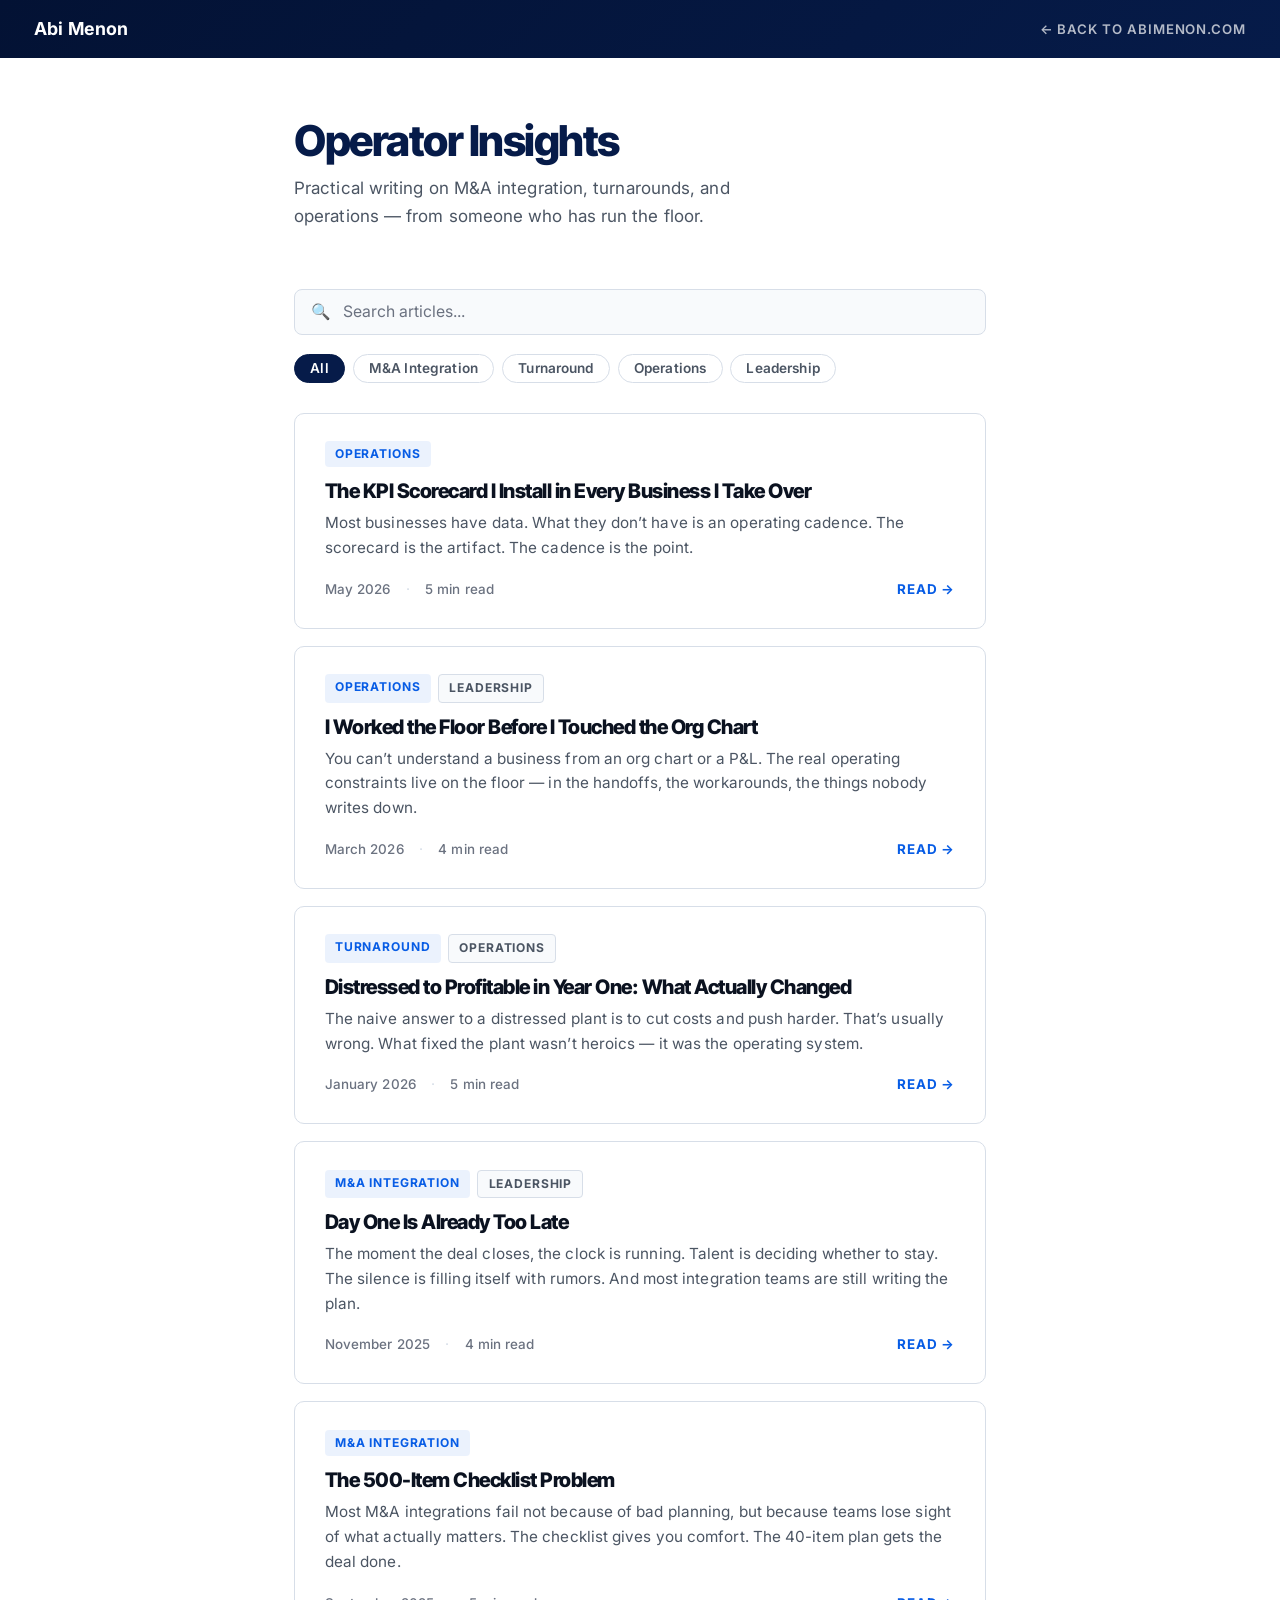
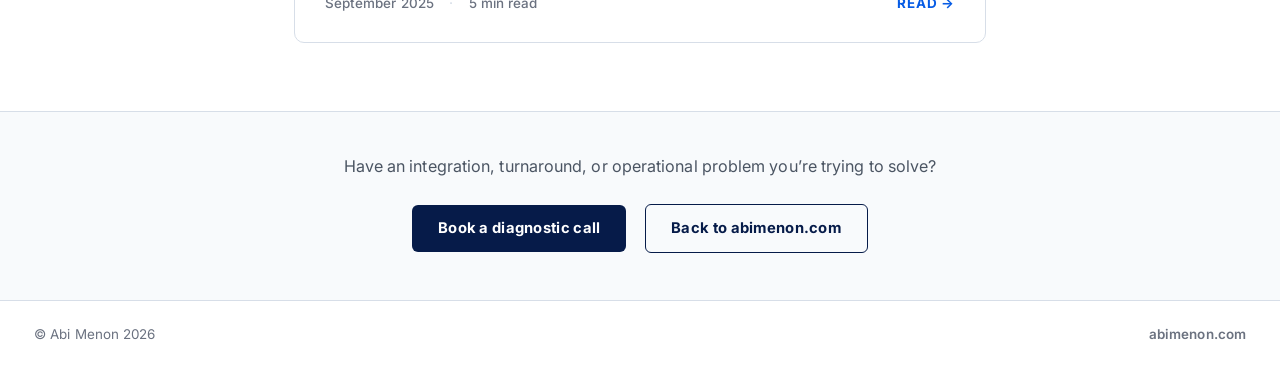
==== insights/index.html @ 0ab0634b "Add Operator Insights section: hub page, 5 articles, main site nav + teaser - insights/index.html: h" ====
<!DOCTYPE HTML>
<html lang="en">
<head>
  <meta charset="utf-8" />
  <meta name="viewport" content="width=device-width, initial-scale=1, user-scalable=no" />
  <title>Operator Insights | Abi Menon</title>
  <meta name="description" content="Practical writing on M&A integration, turnarounds, and operations from an operator who has run the floor." />
  <link rel="canonical" href="https://www.abimenon.com/insights/" />
  <link rel="icon" href="../images/favicon-48.png?v=4" type="image/png" sizes="48x48" />
  <link rel="preconnect" href="https://fonts.googleapis.com">
  <link rel="preconnect" href="https://fonts.gstatic.com" crossorigin>
  <link href="https://fonts.googleapis.com/css2?family=Inter:wght@400;500;600;700;800;900&family=Inter+Tight:wght@600;700;800;900&display=swap" rel="stylesheet">
  <link rel="stylesheet" href="insights.css" />
  <style>
    /* Index-page-specific styles */
    .insights-hero {
      max-width: 760px;
      margin: 0 auto;
      padding: 3.5rem 2rem 2rem;
    }
    .insights-hero h1 {
      font-family: "Inter Tight", "Inter", sans-serif;
      font-size: 2.5rem;
      font-weight: 800;
      letter-spacing: -0.035em;
      color: var(--navy);
      margin-bottom: 0.6rem;
      line-height: 1.08;
    }
    .insights-hero p {
      font-size: 1rem;
      color: var(--muted);
      line-height: 1.65;
      max-width: 520px;
    }

    /* Controls */
    .insights-controls {
      max-width: 760px;
      margin: 0 auto;
      padding: 1.5rem 2rem 1.75rem;
    }
    .search-wrap {
      position: relative;
      margin-bottom: 1.1rem;
    }
    .search-icon {
      position: absolute;
      left: 1rem;
      top: 50%;
      transform: translateY(-50%);
      color: var(--muted-light);
      pointer-events: none;
      font-size: 0.92rem;
    }
    #insight-search {
      width: 100%;
      padding: 0.72rem 1rem 0.72rem 2.8rem;
      border: 1.5px solid var(--line);
      border-radius: 8px;
      font-family: "Inter", sans-serif;
      font-size: 0.93rem;
      color: var(--ink);
      background: var(--panel);
      outline: none;
      transition: border-color 0.15s, background 0.15s;
    }
    #insight-search:focus { border-color: var(--accent-blue); background: #fff; }
    #insight-search::placeholder { color: var(--muted-light); }

    .filter-chips {
      display: flex;
      flex-wrap: wrap;
      gap: 0.45rem;
      list-style: none;
    }
    .filter-chip {
      padding: 0.32rem 0.9rem;
      border-radius: 999px;
      border: 1.5px solid var(--line);
      background: #fff;
      font-family: "Inter", sans-serif;
      font-size: 0.8rem;
      font-weight: 600;
      color: var(--muted);
      cursor: pointer;
      transition: all 0.15s;
      letter-spacing: 0.01em;
    }
    .filter-chip:hover { border-color: var(--navy); color: var(--navy); }
    .filter-chip.active { background: var(--navy); border-color: var(--navy); color: #fff; }

    /* Article list */
    .insights-list {
      max-width: 760px;
      margin: 0 auto;
      padding: 0 2rem 4rem;
      display: flex;
      flex-direction: column;
      gap: 1rem;
    }

    .insight-card {
      border: 1.5px solid var(--line);
      border-radius: 10px;
      padding: 1.6rem 1.75rem;
      background: #fff;
      transition: border-color 0.15s, box-shadow 0.15s;
      text-decoration: none;
      display: block;
      color: inherit;
    }
    .insight-card:hover {
      border-color: var(--navy);
      box-shadow: 0 4px 20px rgba(6,27,73,0.07);
    }
    .insight-card.hidden { display: none; }

    .card-tags {
      display: flex;
      gap: 0.45rem;
      flex-wrap: wrap;
      margin-bottom: 0.7rem;
    }
    .card-tag {
      font-size: 0.71rem;
      font-weight: 700;
      letter-spacing: 0.07em;
      text-transform: uppercase;
      color: var(--accent-blue);
      background: rgba(7,92,229,0.08);
      padding: 0.18rem 0.6rem;
      border-radius: 4px;
    }
    .card-tag--secondary {
      color: var(--muted);
      background: var(--panel);
      border: 1px solid var(--line);
    }

    .card-title {
      font-family: "Inter Tight", "Inter", sans-serif;
      font-size: 1.18rem;
      font-weight: 800;
      letter-spacing: -0.025em;
      color: var(--ink);
      line-height: 1.22;
      margin-bottom: 0.45rem;
    }
    .card-desc {
      font-size: 0.9rem;
      color: var(--muted);
      line-height: 1.62;
      margin-bottom: 1rem;
    }
    .card-meta {
      display: flex;
      align-items: center;
      gap: 0.9rem;
      font-size: 0.79rem;
      color: var(--muted-light);
      font-weight: 500;
    }
    .card-meta-sep { color: var(--line); }
    .card-read-cta {
      margin-left: auto;
      font-size: 0.79rem;
      font-weight: 700;
      color: var(--accent-blue);
      text-transform: uppercase;
      letter-spacing: 0.06em;
    }

    .no-results {
      text-align: center;
      padding: 3rem 1rem;
      color: var(--muted-light);
      font-size: 0.93rem;
      display: none;
    }

    /* Footer CTA */
    .insights-footer-cta {
      background: var(--panel);
      border-top: 1px solid var(--line);
      padding: 2.5rem 2rem;
      text-align: center;
    }
    .insights-footer-cta p {
      font-size: 0.95rem;
      color: var(--muted);
      margin-bottom: 1.1rem;
      line-height: 1.6;
    }
    .btn-navy { background: var(--navy); color: #fff; }
    .btn-outline-navy {
      background: transparent;
      border: 1.5px solid var(--navy);
      color: var(--navy);
    }

    @media (max-width: 640px) {
      .insights-hero { padding: 2.5rem 1.25rem 1.5rem; }
      .insights-hero h1 { font-size: 1.9rem; }
      .insights-controls { padding: 1.25rem 1.25rem 1.5rem; }
      .insights-list { padding: 0 1.25rem 3rem; }
      .insight-card { padding: 1.25rem; }
      .card-read-cta { display: none; }
    }
  </style>
</head>
<body>

  <nav class="site-nav" aria-label="Site navigation">
    <a href="../index.html" class="site-nav-logo">Abi Menon</a>
    <a href="../index.html" class="site-nav-back">&#8592; Back to abimenon.com</a>
  </nav>

  <section class="insights-hero">
    <h1>Operator Insights</h1>
    <p>Practical writing on M&amp;A integration, turnarounds, and operations &mdash; from someone who has run the floor.</p>
  </section>

  <div class="insights-controls">
    <div class="search-wrap">
      <span class="search-icon" aria-hidden="true">&#128269;</span>
      <input
        type="search"
        id="insight-search"
        placeholder="Search articles..."
        autocomplete="off"
        aria-label="Search articles"
      />
    </div>
    <ul class="filter-chips" role="list" aria-label="Filter by topic">
      <li><button class="filter-chip active" data-filter="all">All</button></li>
      <li><button class="filter-chip" data-filter="m-a-integration">M&amp;A Integration</button></li>
      <li><button class="filter-chip" data-filter="turnaround">Turnaround</button></li>
      <li><button class="filter-chip" data-filter="operations">Operations</button></li>
      <li><button class="filter-chip" data-filter="leadership">Leadership</button></li>
    </ul>
  </div>

  <main class="insights-list" id="insights-list" aria-label="Articles">

    <a class="insight-card" href="kpi-scorecard.html"
       data-topics="operations"
       data-title="The KPI Scorecard I Install in Every Business I Take Over"
       data-desc="Most businesses have data. What they don't have is an operating cadence. The scorecard is the artifact. The cadence is the point.">
      <div class="card-tags">
        <span class="card-tag">Operations</span>
      </div>
      <div class="card-title">The KPI Scorecard I Install in Every Business I Take Over</div>
      <div class="card-desc">Most businesses have data. What they don&rsquo;t have is an operating cadence. The scorecard is the artifact. The cadence is the point.</div>
      <div class="card-meta">
        <span>May 2026</span>
        <span class="card-meta-sep">&middot;</span>
        <span>5 min read</span>
        <span class="card-read-cta">Read &rarr;</span>
      </div>
    </a>

    <a class="insight-card" href="floor-before-org-chart.html"
       data-topics="operations leadership"
       data-title="I Worked the Floor Before I Touched the Org Chart"
       data-desc="You can't understand a business from an org chart or a P&L. The real operating constraints live on the floor — in the handoffs, the workarounds, the things nobody writes down.">
      <div class="card-tags">
        <span class="card-tag">Operations</span>
        <span class="card-tag card-tag--secondary">Leadership</span>
      </div>
      <div class="card-title">I Worked the Floor Before I Touched the Org Chart</div>
      <div class="card-desc">You can&rsquo;t understand a business from an org chart or a P&amp;L. The real operating constraints live on the floor &mdash; in the handoffs, the workarounds, the things nobody writes down.</div>
      <div class="card-meta">
        <span>March 2026</span>
        <span class="card-meta-sep">&middot;</span>
        <span>4 min read</span>
        <span class="card-read-cta">Read &rarr;</span>
      </div>
    </a>

    <a class="insight-card" href="distressed-to-profitable.html"
       data-topics="turnaround operations"
       data-title="Distressed to Profitable in Year One: What Actually Changed"
       data-desc="The naive answer to a distressed plant is to cut costs and push harder. That's usually wrong. What fixed the plant wasn't heroics — it was the operating system.">
      <div class="card-tags">
        <span class="card-tag">Turnaround</span>
        <span class="card-tag card-tag--secondary">Operations</span>
      </div>
      <div class="card-title">Distressed to Profitable in Year One: What Actually Changed</div>
      <div class="card-desc">The naive answer to a distressed plant is to cut costs and push harder. That&rsquo;s usually wrong. What fixed the plant wasn&rsquo;t heroics &mdash; it was the operating system.</div>
      <div class="card-meta">
        <span>January 2026</span>
        <span class="card-meta-sep">&middot;</span>
        <span>5 min read</span>
        <span class="card-read-cta">Read &rarr;</span>
      </div>
    </a>

    <a class="insight-card" href="day-one-too-late.html"
       data-topics="m-a-integration leadership"
       data-title="Day One Is Already Too Late"
       data-desc="The moment the deal closes, the clock is running. Talent is deciding whether to stay. The silence is filling itself with rumors. And most integration teams are still writing the plan.">
      <div class="card-tags">
        <span class="card-tag">M&amp;A Integration</span>
        <span class="card-tag card-tag--secondary">Leadership</span>
      </div>
      <div class="card-title">Day One Is Already Too Late</div>
      <div class="card-desc">The moment the deal closes, the clock is running. Talent is deciding whether to stay. The silence is filling itself with rumors. And most integration teams are still writing the plan.</div>
      <div class="card-meta">
        <span>November 2025</span>
        <span class="card-meta-sep">&middot;</span>
        <span>4 min read</span>
        <span class="card-read-cta">Read &rarr;</span>
      </div>
    </a>

    <a class="insight-card" href="ma-checklist-problem.html"
       data-topics="m-a-integration"
       data-title="The 500-Item Checklist Problem"
       data-desc="Most M&A integrations fail not because of bad planning but because teams lose sight of what actually matters. The checklist gives you comfort. The 40-item plan gets the deal done.">
      <div class="card-tags">
        <span class="card-tag">M&amp;A Integration</span>
      </div>
      <div class="card-title">The 500-Item Checklist Problem</div>
      <div class="card-desc">Most M&amp;A integrations fail not because of bad planning, but because teams lose sight of what actually matters. The checklist gives you comfort. The 40-item plan gets the deal done.</div>
      <div class="card-meta">
        <span>September 2025</span>
        <span class="card-meta-sep">&middot;</span>
        <span>5 min read</span>
        <span class="card-read-cta">Read &rarr;</span>
      </div>
    </a>

    <p class="no-results" id="no-results" aria-live="polite">No articles match your search.</p>

  </main>

  <div class="insights-footer-cta">
    <p>Have an integration, turnaround, or operational problem you&rsquo;re trying to solve?</p>
    <a href="https://scheduler.zoom.us/abi-menon/20-mins-with-abi" target="_blank" rel="noopener noreferrer" class="btn btn-navy">Book a diagnostic call</a>
    <a href="../index.html" class="btn btn-outline-navy" style="margin-left:0.5rem;">Back to abimenon.com</a>
  </div>

  <footer class="insights-page-footer">
    <span>&copy; Abi Menon 2026</span>
    <a href="../index.html">abimenon.com</a>
  </footer>

  <script>
    const searchInput = document.getElementById('insight-search');
    const cards = Array.from(document.querySelectorAll('.insight-card'));
    const noResults = document.getElementById('no-results');
    let activeFilter = 'all';

    function filterCards() {
      const query = searchInput.value.toLowerCase().trim();
      let visible = 0;
      cards.forEach(function(card) {
        const topics = card.dataset.topics || '';
        const title = (card.dataset.title || '').toLowerCase();
        const desc = (card.dataset.desc || '').toLowerCase();
        const matchesTopic = activeFilter === 'all' || topics.split(' ').includes(activeFilter);
        const matchesSearch = !query || title.includes(query) || desc.includes(query);
        if (matchesTopic && matchesSearch) {
          card.classList.remove('hidden');
          visible++;
        } else {
          card.classList.add('hidden');
        }
      });
      noResults.style.display = visible === 0 ? 'block' : 'none';
    }

    searchInput.addEventListener('input', filterCards);

    document.querySelectorAll('.filter-chip').forEach(function(chip) {
      chip.addEventListener('click', function() {
        document.querySelectorAll('.filter-chip').forEach(function(c) { c.classList.remove('active'); });
        chip.classList.add('active');
        activeFilter = chip.dataset.filter;
        filterCards();
      });
    });
  </script>
</body>
</html>
---- insights/insights.css ----
/* Shared styles for all insights pages — abimenon.com */
:root {
  --ink: #0B1220;
  --navy: #061B49;
  --navy-dark: #031234;
  --muted: #4B5563;
  --muted-light: #6B7280;
  --line: #D7DEE8;
  --panel: #F8FAFC;
  --accent: #006B5B;
  --accent-blue: #075CE5;
}

*, *::before, *::after { box-sizing: border-box; margin: 0; padding: 0; }
html { font-size: 17px; -webkit-font-smoothing: antialiased; -moz-osx-font-smoothing: grayscale; }

body {
  font-family: "Inter", "Helvetica Neue", Arial, sans-serif;
  color: var(--ink);
  background: #ffffff;
  line-height: 1.7;
  letter-spacing: 0.005em;
}

/* ── NAV ── */
.site-nav {
  background: linear-gradient(135deg, var(--navy-dark) 0%, var(--navy) 100%);
  padding: 0 2rem;
  display: flex;
  align-items: center;
  justify-content: space-between;
  height: 58px;
  position: sticky;
  top: 0;
  z-index: 100;
}
.site-nav-logo {
  font-family: "Inter", sans-serif;
  font-size: 1.05rem;
  font-weight: 700;
  color: #fff;
  text-decoration: none;
  letter-spacing: 0.01em;
}
.site-nav-back {
  font-size: 0.78rem;
  font-weight: 600;
  color: rgba(255,255,255,0.7);
  text-decoration: none;
  letter-spacing: 0.07em;
  text-transform: uppercase;
  transition: color 0.15s;
}
.site-nav-back:hover { color: #fff; }

/* ── ARTICLE LAYOUT ── */
.article-wrap {
  max-width: 680px;
  margin: 0 auto;
  padding: 3.5rem 2rem 5rem;
}

.article-breadcrumb {
  font-size: 0.8rem;
  color: var(--muted-light);
  margin-bottom: 1.5rem;
}
.article-breadcrumb a {
  color: var(--muted-light);
  text-decoration: none;
  font-weight: 600;
}
.article-breadcrumb a:hover { color: var(--navy); }

.article-meta {
  display: flex;
  flex-wrap: wrap;
  align-items: center;
  gap: 0.6rem 0.75rem;
  margin-bottom: 1.25rem;
}
.article-tag {
  font-size: 0.72rem;
  font-weight: 700;
  letter-spacing: 0.07em;
  text-transform: uppercase;
  color: var(--accent-blue);
  background: rgba(7,92,229,0.08);
  padding: 0.2rem 0.65rem;
  border-radius: 4px;
}
.article-tag--secondary {
  color: var(--muted);
  background: var(--panel);
  border: 1px solid var(--line);
}
.article-date, .article-readtime {
  font-size: 0.82rem;
  color: var(--muted-light);
  font-weight: 500;
}
.article-meta-sep { color: var(--line); font-size: 0.8rem; }

h1.article-title {
  font-family: "Inter Tight", "Inter", sans-serif;
  font-size: 2.15rem;
  font-weight: 800;
  letter-spacing: -0.035em;
  color: var(--navy);
  line-height: 1.1;
  margin-bottom: 1.5rem;
}

.article-lead {
  font-size: 1.06rem;
  color: var(--muted);
  line-height: 1.72;
  margin-bottom: 2.25rem;
  border-left: 3px solid var(--navy);
  padding-left: 1.25rem;
}

/* ── ARTICLE BODY ── */
.article-body h2 {
  font-family: "Inter Tight", "Inter", sans-serif;
  font-size: 1.25rem;
  font-weight: 800;
  letter-spacing: -0.02em;
  color: var(--navy);
  margin: 2.5rem 0 0.75rem;
  line-height: 1.2;
}
.article-body p {
  font-size: 0.97rem;
  line-height: 1.78;
  color: var(--ink);
  margin-bottom: 1.1rem;
}
.article-body ul, .article-body ol {
  padding-left: 1.4rem;
  margin-bottom: 1.25rem;
}
.article-body li {
  font-size: 0.97rem;
  line-height: 1.72;
  color: var(--ink);
  margin-bottom: 0.4rem;
}
.article-body strong { font-weight: 700; color: var(--ink); }

.pull-quote {
  background: var(--panel);
  border-left: 4px solid var(--navy);
  padding: 1.1rem 1.5rem;
  margin: 1.75rem 0;
  border-radius: 0 8px 8px 0;
  font-size: 1.02rem;
  font-weight: 600;
  color: var(--navy);
  line-height: 1.55;
  font-style: italic;
}

.article-rule {
  border: none;
  border-top: 1px solid var(--line);
  margin: 2.5rem 0;
}

/* ── ARTICLE CTA ── */
.article-cta {
  margin-top: 3.5rem;
  background: linear-gradient(135deg, var(--navy-dark) 0%, var(--navy) 100%);
  border-radius: 10px;
  padding: 2.25rem 2rem;
  text-align: center;
}
.article-cta p {
  color: rgba(255,255,255,0.82);
  font-size: 0.92rem;
  margin-bottom: 1.1rem;
  line-height: 1.6;
}
.btn {
  display: inline-block;
  padding: 0.65rem 1.5rem;
  border-radius: 6px;
  font-family: "Inter", sans-serif;
  font-size: 0.87rem;
  font-weight: 700;
  text-decoration: none;
  letter-spacing: 0.02em;
  transition: opacity 0.15s;
  margin: 0.3rem;
}
.btn:hover { opacity: 0.82; }
.btn-white { background: #fff; color: var(--navy); }
.btn-outline-white { background: transparent; border: 1.5px solid rgba(255,255,255,0.45); color: rgba(255,255,255,0.9); }

/* ── PAGE FOOTER ── */
.insights-page-footer {
  border-top: 1px solid var(--line);
  padding: 1.25rem 2rem;
  display: flex;
  justify-content: space-between;
  align-items: center;
  flex-wrap: wrap;
  gap: 0.75rem;
  font-size: 0.79rem;
  color: var(--muted-light);
}
.insights-page-footer a {
  color: var(--muted-light);
  text-decoration: none;
  font-weight: 600;
}
.insights-page-footer a:hover { color: var(--navy); }

/* ── RESPONSIVE ── */
@media (max-width: 640px) {
  .site-nav { padding: 0 1.25rem; }
  .article-wrap { padding: 2.25rem 1.25rem 4rem; }
  h1.article-title { font-size: 1.65rem; }
  .article-cta { padding: 1.75rem 1.25rem; }
  .insights-page-footer { flex-direction: column; align-items: flex-start; }
}
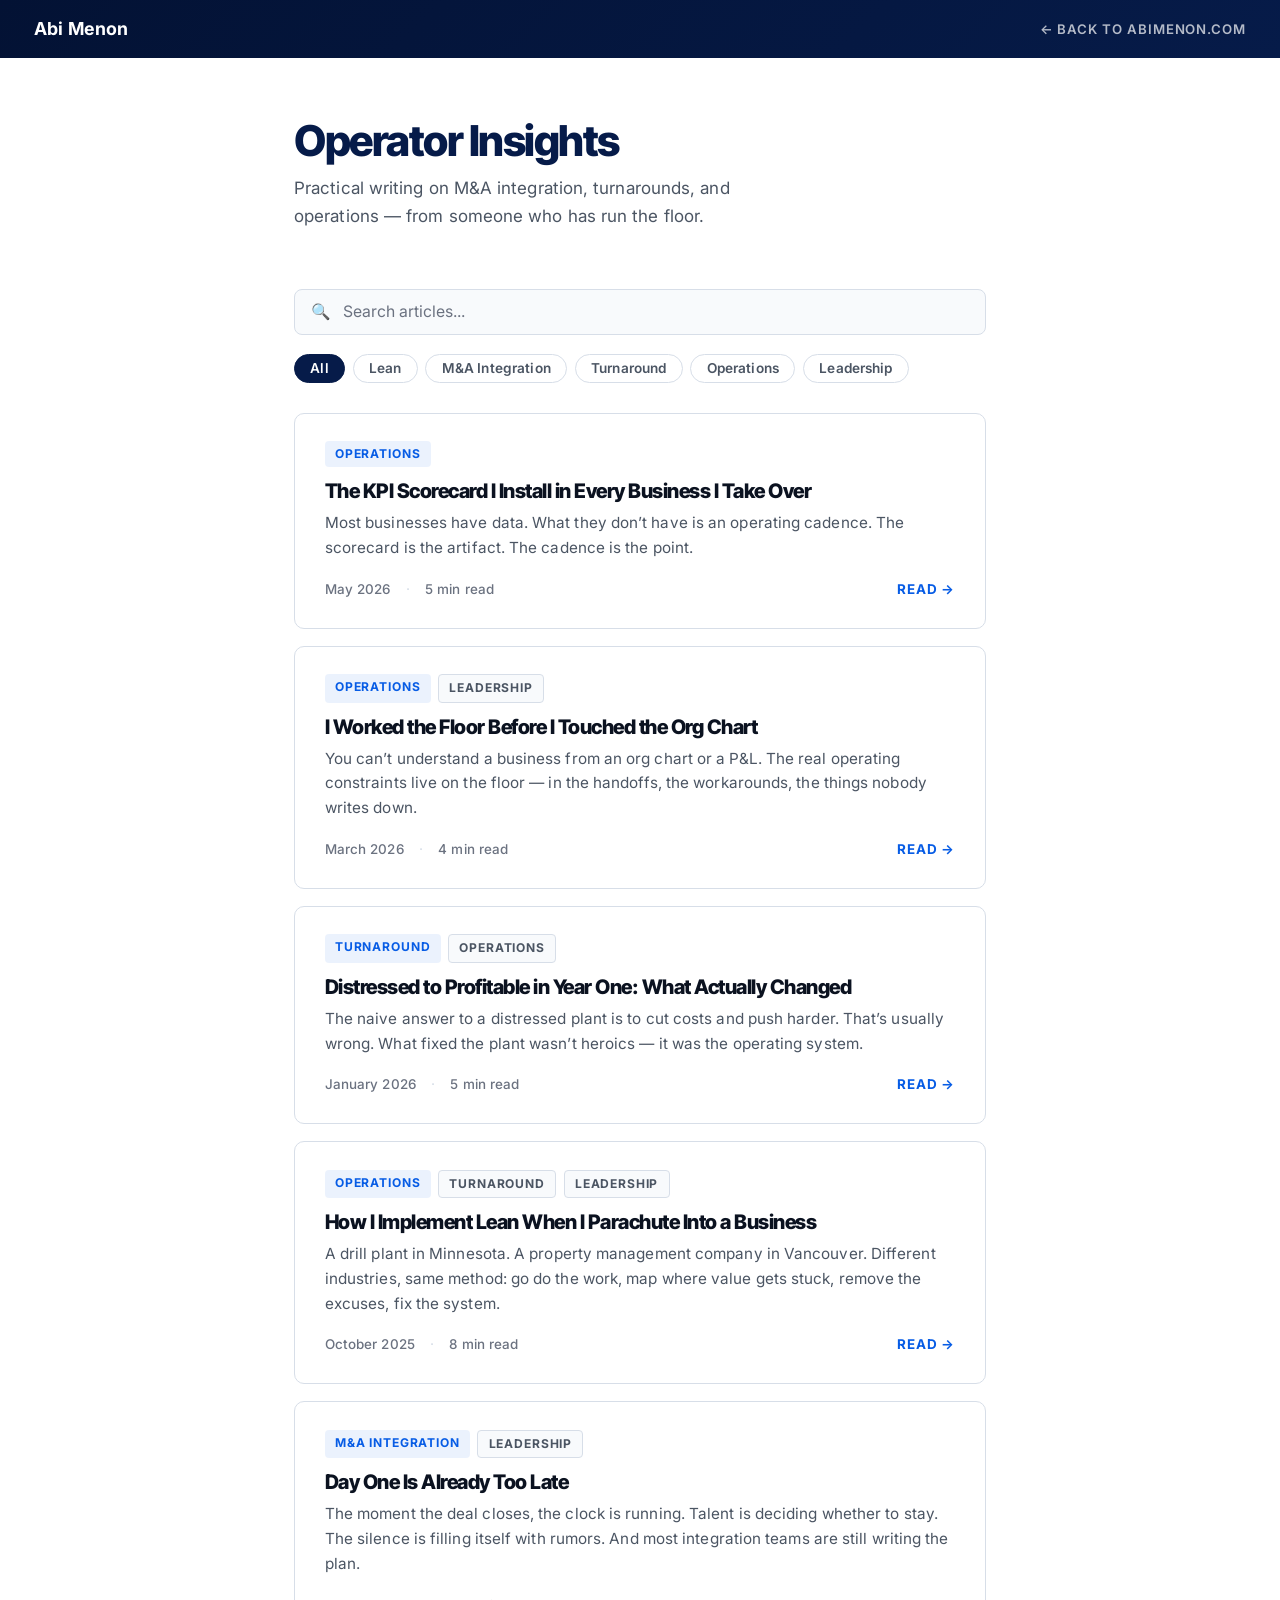
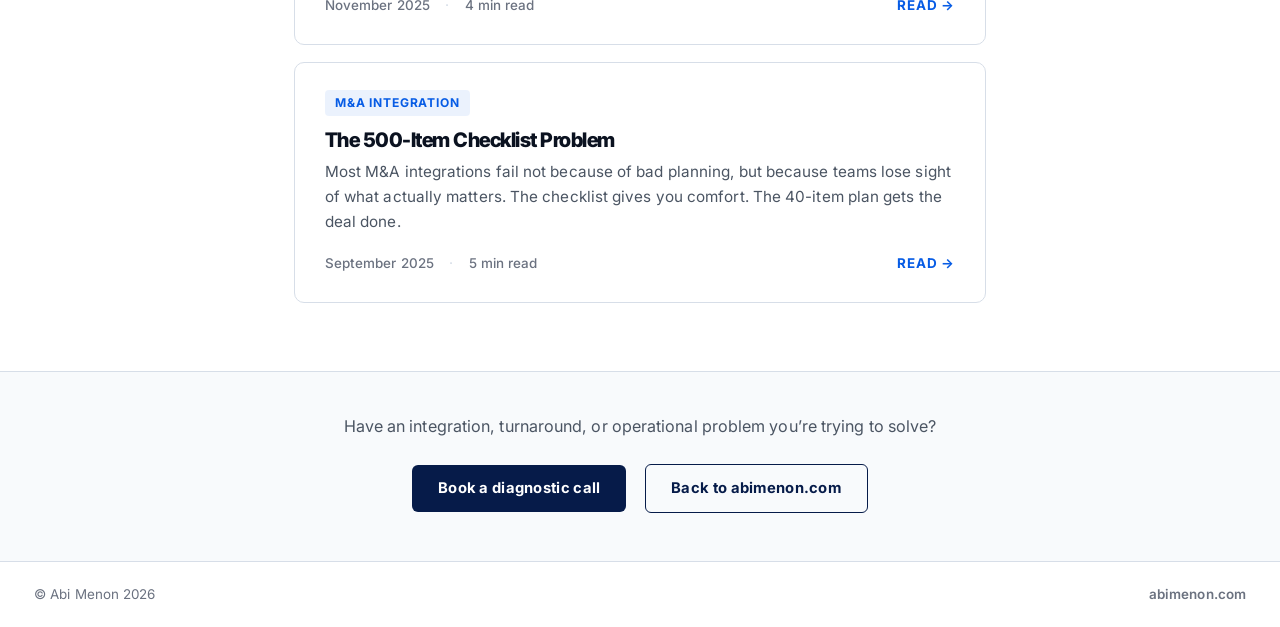
==== commit a056a517: "Add lean implementation article and Lean filter chip - New article: How I Implement Lean When I Para" ====
--- a/insights/index.html
+++ b/insights/index.html
@@ -234,6 +234,7 @@
     </div>
     <ul class="filter-chips" role="list" aria-label="Filter by topic">
       <li><button class="filter-chip active" data-filter="all">All</button></li>
+      <li><button class="filter-chip" data-filter="lean">Lean</button></li>
       <li><button class="filter-chip" data-filter="m-a-integration">M&amp;A Integration</button></li>
       <li><button class="filter-chip" data-filter="turnaround">Turnaround</button></li>
       <li><button class="filter-chip" data-filter="operations">Operations</button></li>
@@ -292,6 +293,25 @@
         <span>January 2026</span>
         <span class="card-meta-sep">&middot;</span>
         <span>5 min read</span>
+        <span class="card-read-cta">Read &rarr;</span>
+      </div>
+    </a>
+
+    <a class="insight-card" href="floor-diagnosis.html"
+       data-topics="operations turnaround leadership lean"
+       data-title="How I Implement Lean When I Parachute Into a Business"
+       data-desc="A drill plant in Minnesota. A property management company in Vancouver. Different industries, same method: go do the work, map where value gets stuck, remove the excuses, fix the system.">
+      <div class="card-tags">
+        <span class="card-tag">Operations</span>
+        <span class="card-tag card-tag--secondary">Turnaround</span>
+        <span class="card-tag card-tag--secondary">Leadership</span>
+      </div>
+      <div class="card-title">How I Implement Lean When I Parachute Into a Business</div>
+      <div class="card-desc">A drill plant in Minnesota. A property management company in Vancouver. Different industries, same method: go do the work, map where value gets stuck, remove the excuses, fix the system.</div>
+      <div class="card-meta">
+        <span>October 2025</span>
+        <span class="card-meta-sep">&middot;</span>
+        <span>8 min read</span>
         <span class="card-read-cta">Read &rarr;</span>
       </div>
     </a>
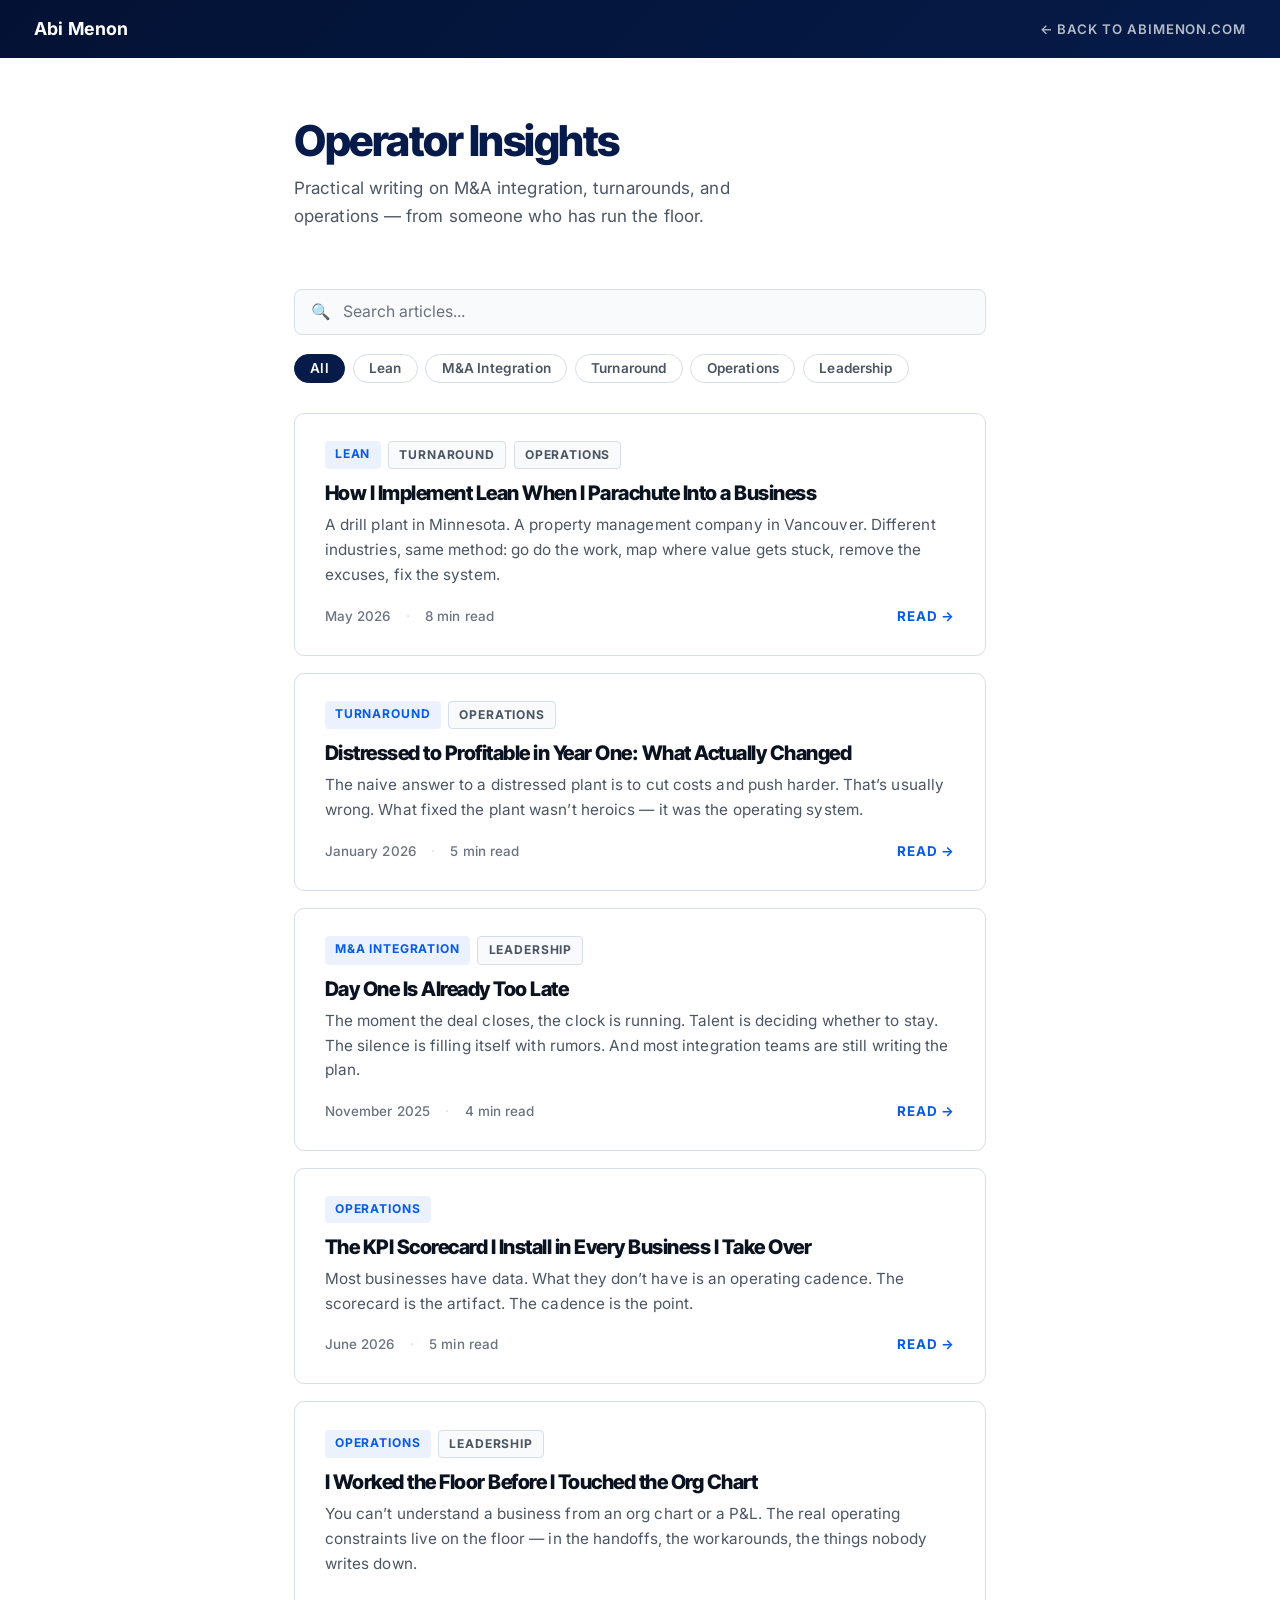
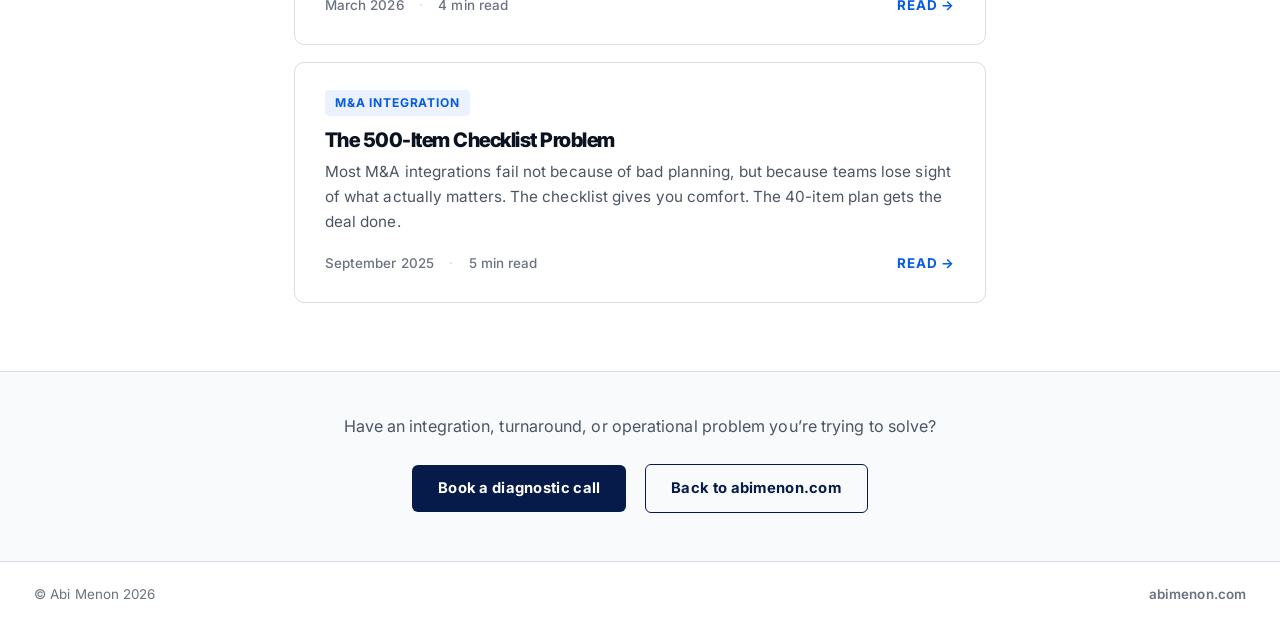
==== commit 083bd5ea: "Reposition site for full-time-first, update insights ordering - insights: Lean article first (May 20" ====
--- a/insights/index.html
+++ b/insights/index.html
@@ -244,6 +244,61 @@
 
   <main class="insights-list" id="insights-list" aria-label="Articles">
 
+    <a class="insight-card" href="floor-diagnosis.html"
+       data-topics="operations turnaround leadership lean"
+       data-title="How I Implement Lean When I Parachute Into a Business"
+       data-desc="A drill plant in Minnesota. A property management company in Vancouver. Different industries, same method: go do the work, map where value gets stuck, remove the excuses, fix the system.">
+      <div class="card-tags">
+        <span class="card-tag">Lean</span>
+        <span class="card-tag card-tag--secondary">Turnaround</span>
+        <span class="card-tag card-tag--secondary">Operations</span>
+      </div>
+      <div class="card-title">How I Implement Lean When I Parachute Into a Business</div>
+      <div class="card-desc">A drill plant in Minnesota. A property management company in Vancouver. Different industries, same method: go do the work, map where value gets stuck, remove the excuses, fix the system.</div>
+      <div class="card-meta">
+        <span>May 2026</span>
+        <span class="card-meta-sep">&middot;</span>
+        <span>8 min read</span>
+        <span class="card-read-cta">Read &rarr;</span>
+      </div>
+    </a>
+
+    <a class="insight-card" href="distressed-to-profitable.html"
+       data-topics="turnaround operations"
+       data-title="Distressed to Profitable in Year One: What Actually Changed"
+       data-desc="The naive answer to a distressed plant is to cut costs and push harder. That's usually wrong. What fixed the plant wasn't heroics — it was the operating system.">
+      <div class="card-tags">
+        <span class="card-tag">Turnaround</span>
+        <span class="card-tag card-tag--secondary">Operations</span>
+      </div>
+      <div class="card-title">Distressed to Profitable in Year One: What Actually Changed</div>
+      <div class="card-desc">The naive answer to a distressed plant is to cut costs and push harder. That&rsquo;s usually wrong. What fixed the plant wasn&rsquo;t heroics &mdash; it was the operating system.</div>
+      <div class="card-meta">
+        <span>January 2026</span>
+        <span class="card-meta-sep">&middot;</span>
+        <span>5 min read</span>
+        <span class="card-read-cta">Read &rarr;</span>
+      </div>
+    </a>
+
+    <a class="insight-card" href="day-one-too-late.html"
+       data-topics="m-a-integration leadership"
+       data-title="Day One Is Already Too Late"
+       data-desc="The moment the deal closes, the clock is running. Talent is deciding whether to stay. The silence is filling itself with rumors. And most integration teams are still writing the plan.">
+      <div class="card-tags">
+        <span class="card-tag">M&amp;A Integration</span>
+        <span class="card-tag card-tag--secondary">Leadership</span>
+      </div>
+      <div class="card-title">Day One Is Already Too Late</div>
+      <div class="card-desc">The moment the deal closes, the clock is running. Talent is deciding whether to stay. The silence is filling itself with rumors. And most integration teams are still writing the plan.</div>
+      <div class="card-meta">
+        <span>November 2025</span>
+        <span class="card-meta-sep">&middot;</span>
+        <span>4 min read</span>
+        <span class="card-read-cta">Read &rarr;</span>
+      </div>
+    </a>
+
     <a class="insight-card" href="kpi-scorecard.html"
        data-topics="operations"
        data-title="The KPI Scorecard I Install in Every Business I Take Over"
@@ -254,7 +309,7 @@
       <div class="card-title">The KPI Scorecard I Install in Every Business I Take Over</div>
       <div class="card-desc">Most businesses have data. What they don&rsquo;t have is an operating cadence. The scorecard is the artifact. The cadence is the point.</div>
       <div class="card-meta">
-        <span>May 2026</span>
+        <span>June 2026</span>
         <span class="card-meta-sep">&middot;</span>
         <span>5 min read</span>
         <span class="card-read-cta">Read &rarr;</span>
@@ -273,61 +328,6 @@
       <div class="card-desc">You can&rsquo;t understand a business from an org chart or a P&amp;L. The real operating constraints live on the floor &mdash; in the handoffs, the workarounds, the things nobody writes down.</div>
       <div class="card-meta">
         <span>March 2026</span>
-        <span class="card-meta-sep">&middot;</span>
-        <span>4 min read</span>
-        <span class="card-read-cta">Read &rarr;</span>
-      </div>
-    </a>
-
-    <a class="insight-card" href="distressed-to-profitable.html"
-       data-topics="turnaround operations"
-       data-title="Distressed to Profitable in Year One: What Actually Changed"
-       data-desc="The naive answer to a distressed plant is to cut costs and push harder. That's usually wrong. What fixed the plant wasn't heroics — it was the operating system.">
-      <div class="card-tags">
-        <span class="card-tag">Turnaround</span>
-        <span class="card-tag card-tag--secondary">Operations</span>
-      </div>
-      <div class="card-title">Distressed to Profitable in Year One: What Actually Changed</div>
-      <div class="card-desc">The naive answer to a distressed plant is to cut costs and push harder. That&rsquo;s usually wrong. What fixed the plant wasn&rsquo;t heroics &mdash; it was the operating system.</div>
-      <div class="card-meta">
-        <span>January 2026</span>
-        <span class="card-meta-sep">&middot;</span>
-        <span>5 min read</span>
-        <span class="card-read-cta">Read &rarr;</span>
-      </div>
-    </a>
-
-    <a class="insight-card" href="floor-diagnosis.html"
-       data-topics="operations turnaround leadership lean"
-       data-title="How I Implement Lean When I Parachute Into a Business"
-       data-desc="A drill plant in Minnesota. A property management company in Vancouver. Different industries, same method: go do the work, map where value gets stuck, remove the excuses, fix the system.">
-      <div class="card-tags">
-        <span class="card-tag">Operations</span>
-        <span class="card-tag card-tag--secondary">Turnaround</span>
-        <span class="card-tag card-tag--secondary">Leadership</span>
-      </div>
-      <div class="card-title">How I Implement Lean When I Parachute Into a Business</div>
-      <div class="card-desc">A drill plant in Minnesota. A property management company in Vancouver. Different industries, same method: go do the work, map where value gets stuck, remove the excuses, fix the system.</div>
-      <div class="card-meta">
-        <span>October 2025</span>
-        <span class="card-meta-sep">&middot;</span>
-        <span>8 min read</span>
-        <span class="card-read-cta">Read &rarr;</span>
-      </div>
-    </a>
-
-    <a class="insight-card" href="day-one-too-late.html"
-       data-topics="m-a-integration leadership"
-       data-title="Day One Is Already Too Late"
-       data-desc="The moment the deal closes, the clock is running. Talent is deciding whether to stay. The silence is filling itself with rumors. And most integration teams are still writing the plan.">
-      <div class="card-tags">
-        <span class="card-tag">M&amp;A Integration</span>
-        <span class="card-tag card-tag--secondary">Leadership</span>
-      </div>
-      <div class="card-title">Day One Is Already Too Late</div>
-      <div class="card-desc">The moment the deal closes, the clock is running. Talent is deciding whether to stay. The silence is filling itself with rumors. And most integration teams are still writing the plan.</div>
-      <div class="card-meta">
-        <span>November 2025</span>
         <span class="card-meta-sep">&middot;</span>
         <span>4 min read</span>
         <span class="card-read-cta">Read &rarr;</span>
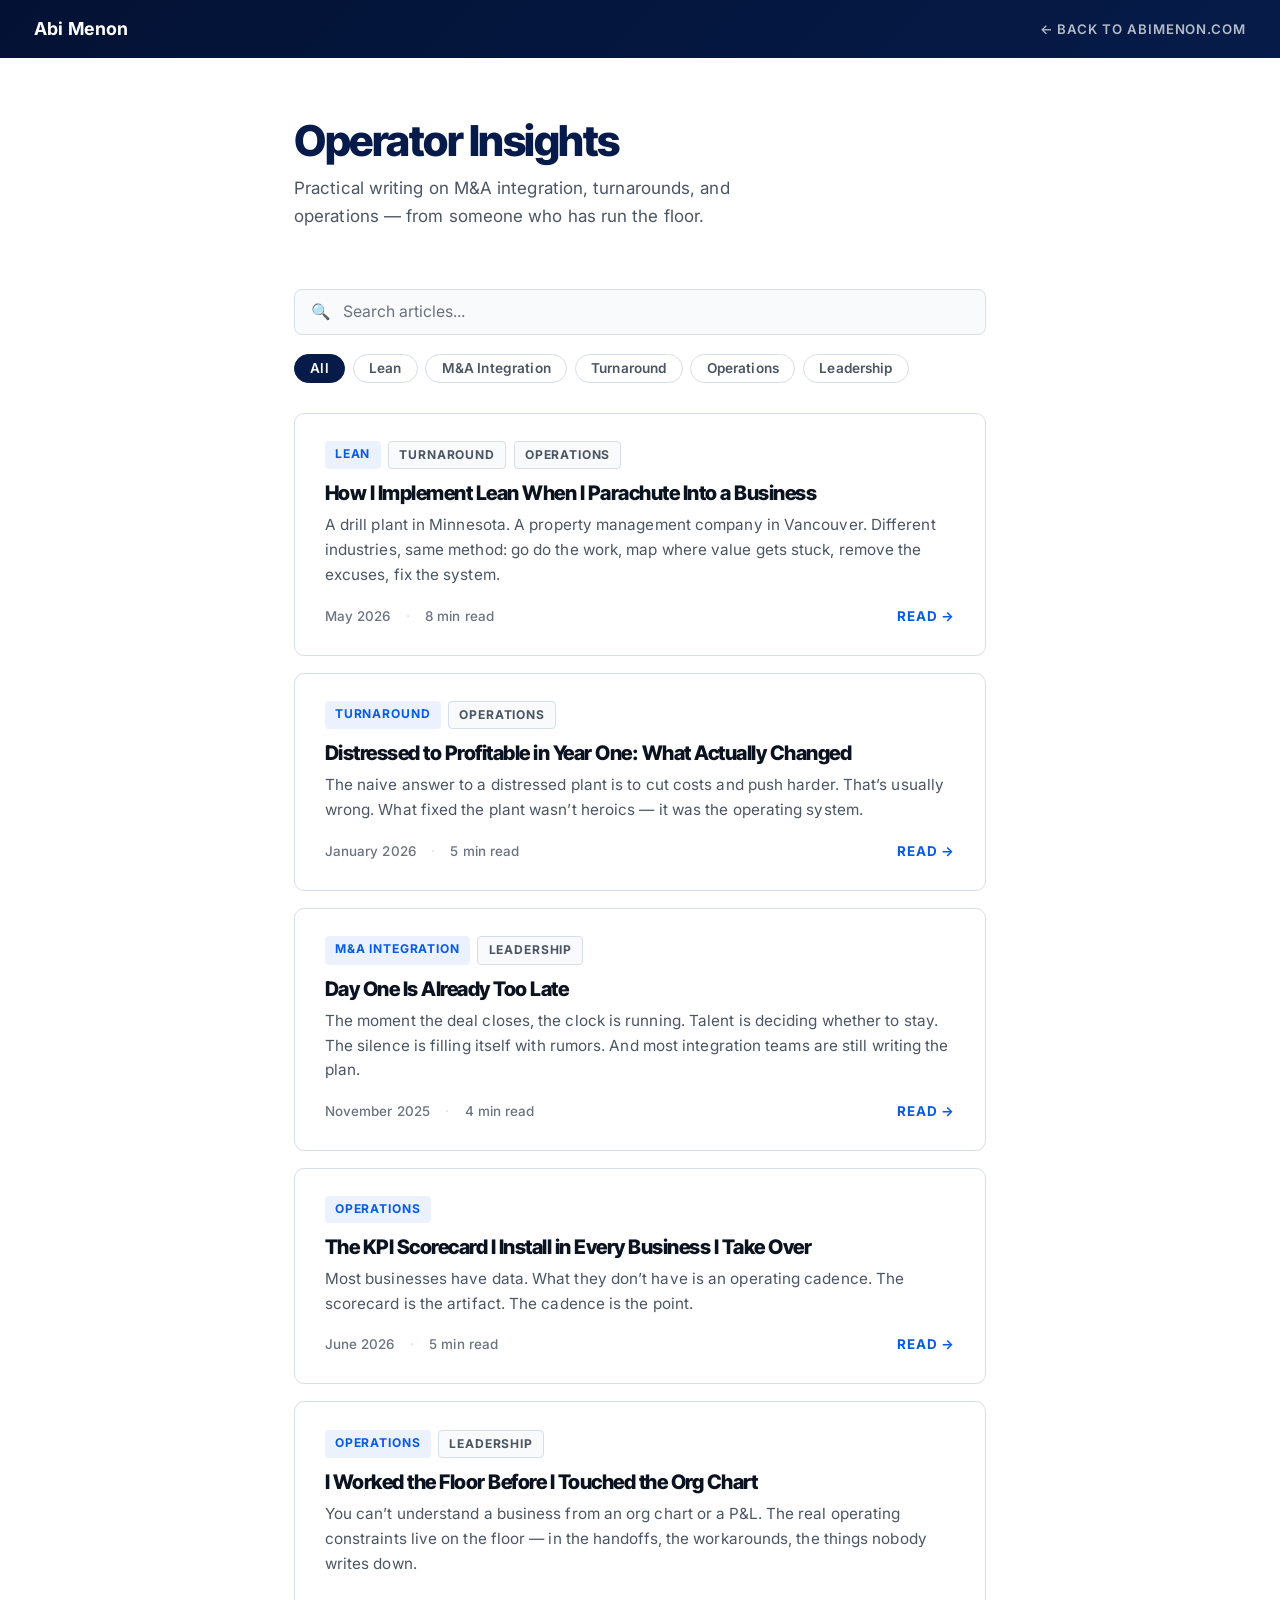
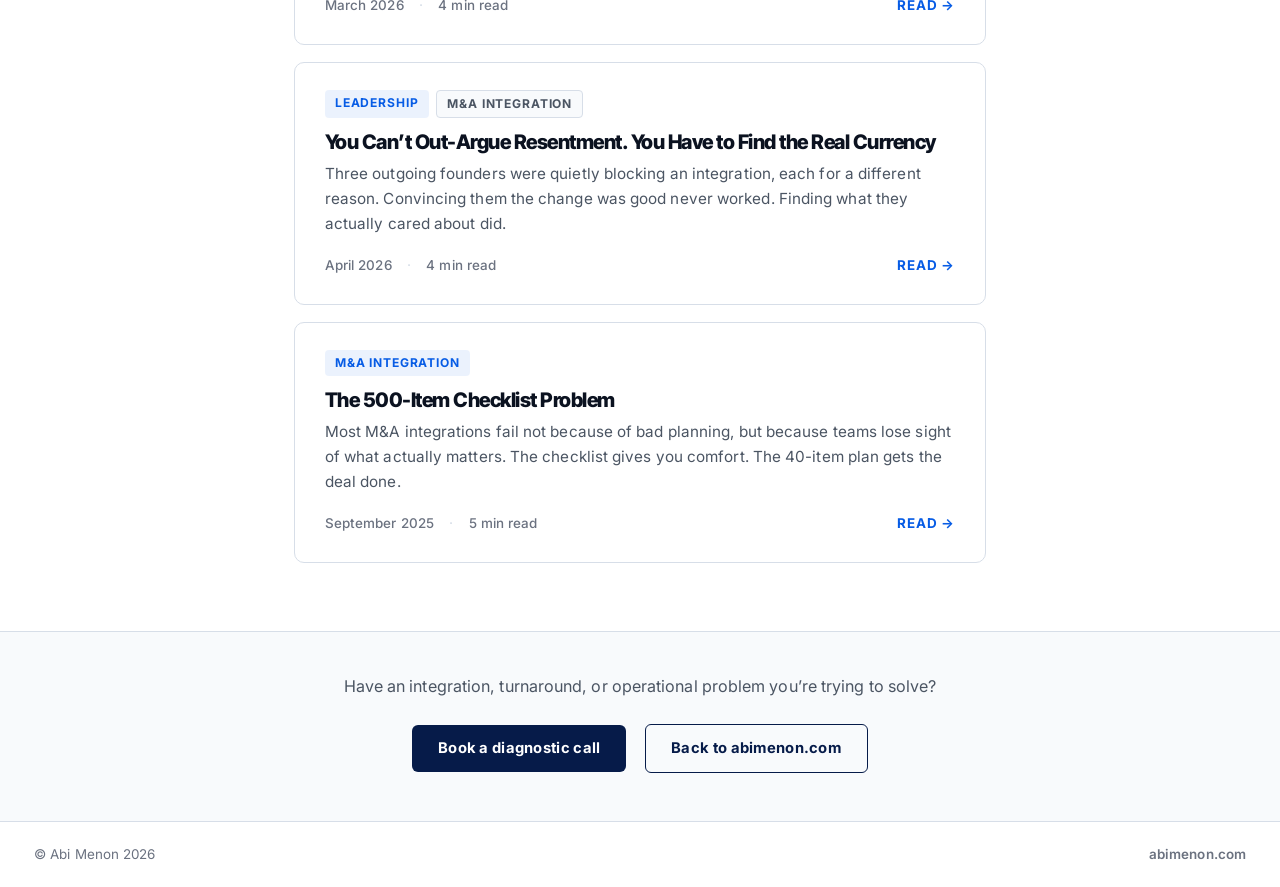
==== commit 0d98be1c: "Add new insights article: Find the Real Currency (EQ / influence without authority) Co-Authored-By: " ====
--- a/insights/index.html
+++ b/insights/index.html
@@ -334,6 +334,24 @@
       </div>
     </a>
 
+    <a class="insight-card" href="real-currency.html"
+       data-topics="leadership m-a-integration"
+       data-title="You Can't Out-Argue Resentment. You Have to Find the Real Currency"
+       data-desc="Three outgoing founders were quietly blocking an integration, each for a different reason. Convincing them the change was good never worked. Finding what they actually cared about did.">
+      <div class="card-tags">
+        <span class="card-tag">Leadership</span>
+        <span class="card-tag card-tag--secondary">M&amp;A Integration</span>
+      </div>
+      <div class="card-title">You Can&rsquo;t Out-Argue Resentment. You Have to Find the Real Currency</div>
+      <div class="card-desc">Three outgoing founders were quietly blocking an integration, each for a different reason. Convincing them the change was good never worked. Finding what they actually cared about did.</div>
+      <div class="card-meta">
+        <span>April 2026</span>
+        <span class="card-meta-sep">&middot;</span>
+        <span>4 min read</span>
+        <span class="card-read-cta">Read &rarr;</span>
+      </div>
+    </a>
+
     <a class="insight-card" href="ma-checklist-problem.html"
        data-topics="m-a-integration"
        data-title="The 500-Item Checklist Problem"
